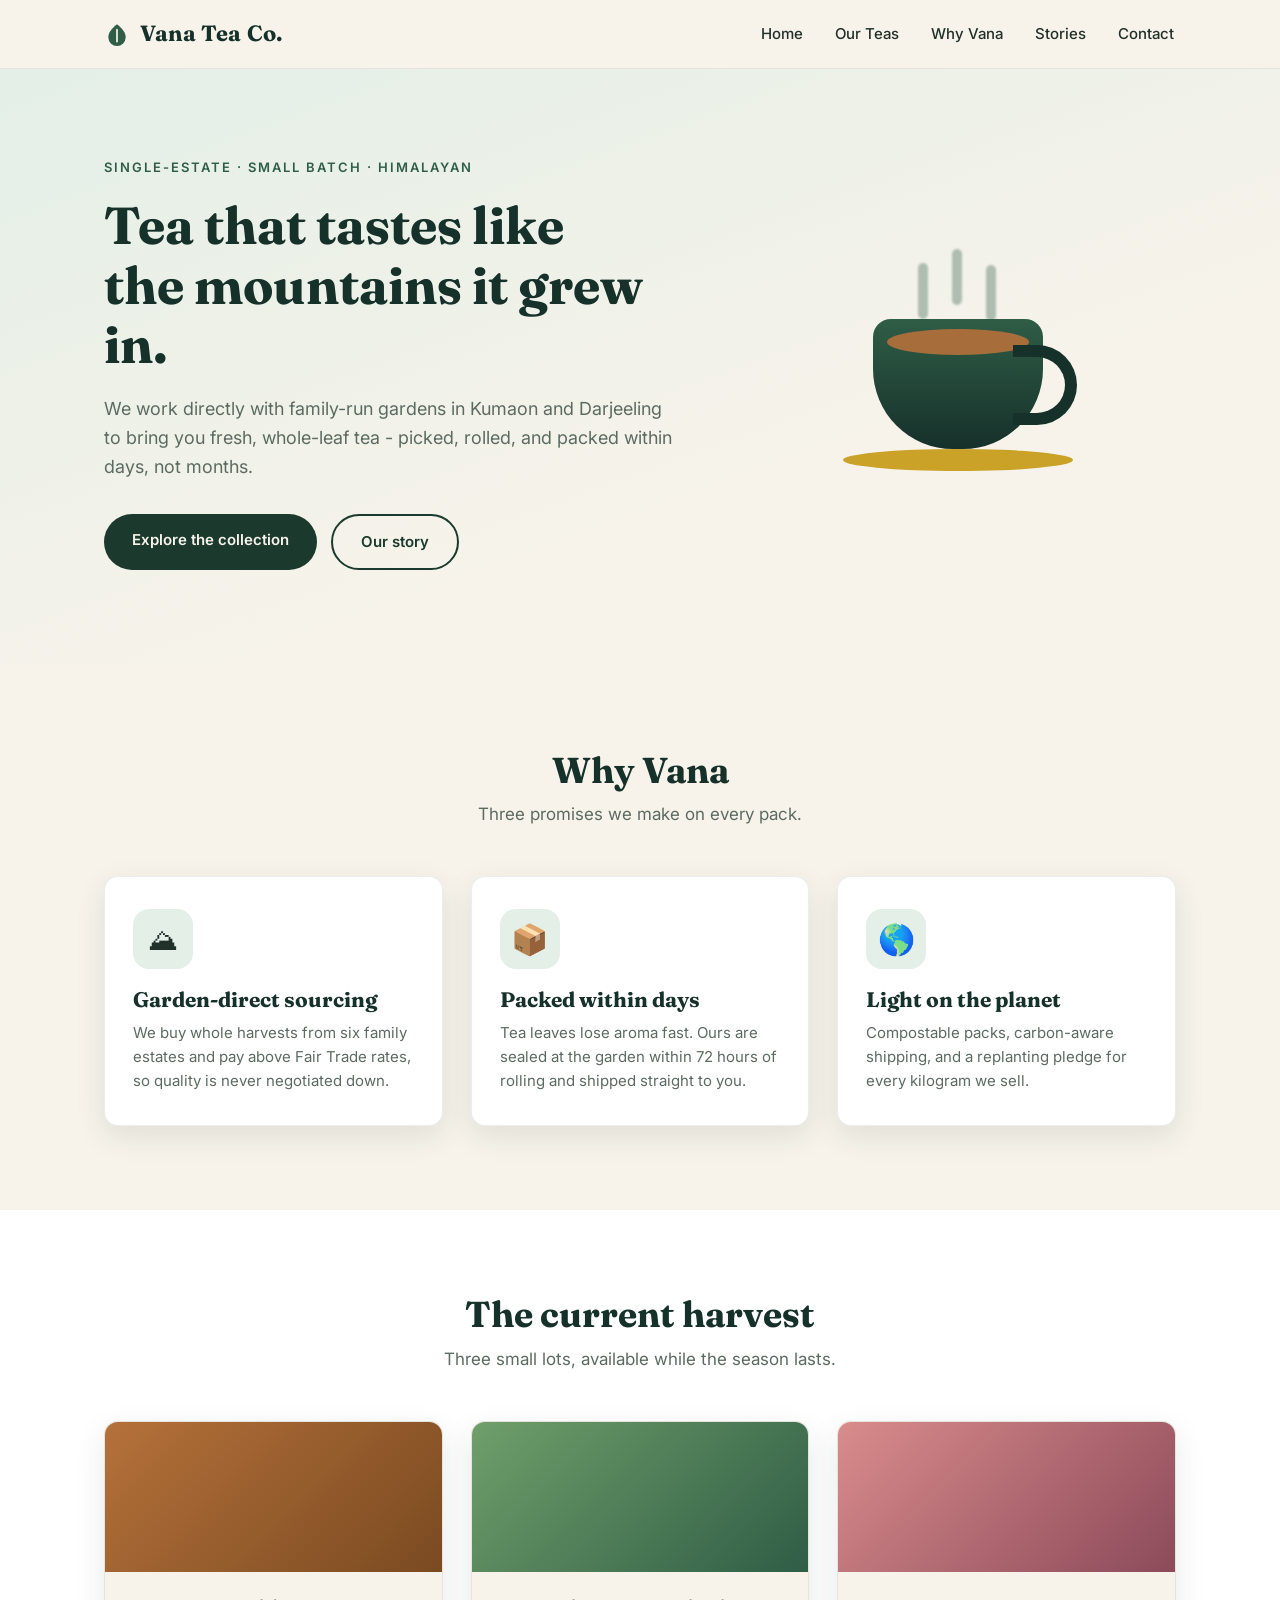
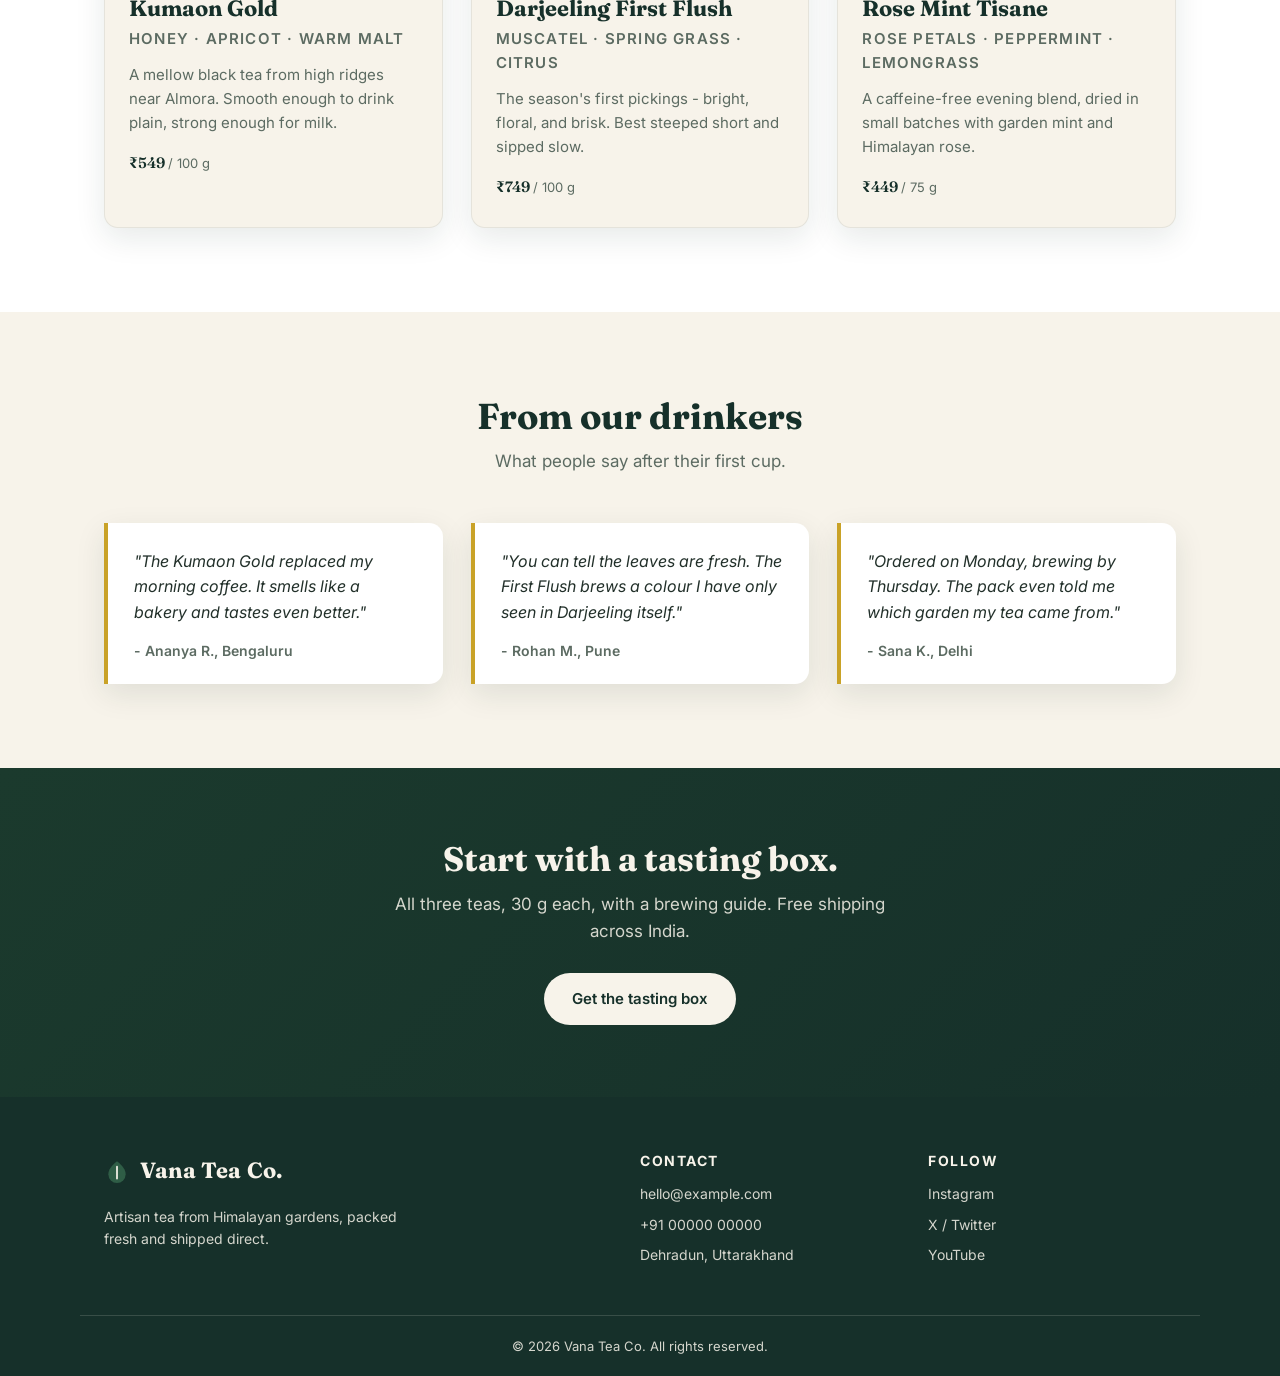
==== WebDevelopment-Level1-Task1-LandingPage/index.html @ bdfe1dcd "Oasis Infobyte Web Development Level 1: landing page, portfolio, temperature converter" ====
<!DOCTYPE html>
<html lang="en">
<head>
  <meta charset="UTF-8">
  <meta name="viewport" content="width=device-width, initial-scale=1.0">
  <title>Vana Tea Co. - Artisan Himalayan Tea</title>
  <meta name="description" content="Vana Tea Co. sources single-estate artisan teas from Himalayan gardens and delivers them fresh to your door.">
  <link rel="preconnect" href="https://fonts.googleapis.com">
  <link rel="preconnect" href="https://fonts.gstatic.com" crossorigin>
  <link href="https://fonts.googleapis.com/css2?family=Fraunces:wght@500;600;700&family=Inter:wght@400;500;600&display=swap" rel="stylesheet">
  <link rel="stylesheet" href="styles.css">
</head>
<body>

  <header class="site-header" id="top">
    <nav class="nav container" aria-label="Main navigation">
      <a class="brand" href="#top">
        <svg class="brand-leaf" viewBox="0 0 24 24" width="26" height="26" aria-hidden="true" fill="none"><path d="M12 3C7 7 4 11 4 15a8 8 0 0 0 16 0c0-4-3-8-8-12z" fill="#2f5d46"/><path d="M12 8v11" stroke="#f7f3ea" stroke-width="1.6" stroke-linecap="round"/></svg>
        <span class="brand-name">Vana Tea Co.</span>
      </a>
      <input type="checkbox" id="nav-toggle" class="nav-toggle" aria-label="Open menu">
      <label for="nav-toggle" class="nav-toggle-label" aria-hidden="true">
        <span></span><span></span><span></span>
      </label>
      <ul class="nav-links">
        <li><a href="#top">Home</a></li>
        <li><a href="#teas">Our Teas</a></li>
        <li><a href="#why">Why Vana</a></li>
        <li><a href="#stories">Stories</a></li>
        <li><a href="#contact">Contact</a></li>
      </ul>
    </nav>
  </header>

  <main>
    <!-- Hero -->
    <section class="hero">
      <div class="container hero-inner">
        <div class="hero-copy">
          <p class="eyebrow">Single-estate &middot; Small batch &middot; Himalayan</p>
          <h1>Tea that tastes like the mountains it grew in.</h1>
          <p class="hero-sub">We work directly with family-run gardens in Kumaon and Darjeeling to bring you fresh, whole-leaf tea - picked, rolled, and packed within days, not months.</p>
          <div class="hero-actions">
            <a class="btn btn-primary" href="#teas">Explore the collection</a>
            <a class="btn btn-ghost" href="#why">Our story</a>
          </div>
        </div>
        <div class="hero-art" aria-hidden="true">
          <div class="cup">
            <div class="cup-steam s1"></div>
            <div class="cup-steam s2"></div>
            <div class="cup-steam s3"></div>
            <div class="cup-body"></div>
            <div class="cup-saucer"></div>
          </div>
        </div>
      </div>
    </section>

    <!-- Why Vana -->
    <section class="section" id="why">
      <div class="container">
        <h2 class="section-title">Why Vana</h2>
        <p class="section-sub">Three promises we make on every pack.</p>
        <div class="feature-grid">
          <article class="feature-card">
            <div class="feature-icon" aria-hidden="true">&#9968;</div>
            <h3>Garden-direct sourcing</h3>
            <p>We buy whole harvests from six family estates and pay above Fair Trade rates, so quality is never negotiated down.</p>
          </article>
          <article class="feature-card">
            <div class="feature-icon" aria-hidden="true">&#128230;</div>
            <h3>Packed within days</h3>
            <p>Tea leaves lose aroma fast. Ours are sealed at the garden within 72 hours of rolling and shipped straight to you.</p>
          </article>
          <article class="feature-card">
            <div class="feature-icon" aria-hidden="true">&#127758;</div>
            <h3>Light on the planet</h3>
            <p>Compostable packs, carbon-aware shipping, and a replanting pledge for every kilogram we sell.</p>
          </article>
        </div>
      </div>
    </section>

    <!-- Teas -->
    <section class="section section-alt" id="teas">
      <div class="container">
        <h2 class="section-title">The current harvest</h2>
        <p class="section-sub">Three small lots, available while the season lasts.</p>
        <div class="product-grid">
          <article class="product-card">
            <div class="product-swatch swatch-amber" aria-hidden="true"></div>
            <div class="product-body">
              <h3>Kumaon Gold</h3>
              <p class="product-notes">Honey &middot; Apricot &middot; Warm malt</p>
              <p>A mellow black tea from high ridges near Almora. Smooth enough to drink plain, strong enough for milk.</p>
              <p class="product-price">&#8377;549 <span>/ 100 g</span></p>
            </div>
          </article>
          <article class="product-card">
            <div class="product-swatch swatch-green" aria-hidden="true"></div>
            <div class="product-body">
              <h3>Darjeeling First Flush</h3>
              <p class="product-notes">Muscatel &middot; Spring grass &middot; Citrus</p>
              <p>The season's first pickings - bright, floral, and brisk. Best steeped short and sipped slow.</p>
              <p class="product-price">&#8377;749 <span>/ 100 g</span></p>
            </div>
          </article>
          <article class="product-card">
            <div class="product-swatch swatch-rose" aria-hidden="true"></div>
            <div class="product-body">
              <h3>Rose Mint Tisane</h3>
              <p class="product-notes">Rose petals &middot; Peppermint &middot; Lemongrass</p>
              <p>A caffeine-free evening blend, dried in small batches with garden mint and Himalayan rose.</p>
              <p class="product-price">&#8377;449 <span>/ 75 g</span></p>
            </div>
          </article>
        </div>
      </div>
    </section>

    <!-- Testimonials -->
    <section class="section" id="stories">
      <div class="container">
        <h2 class="section-title">From our drinkers</h2>
        <p class="section-sub">What people say after their first cup.</p>
        <div class="quote-grid">
          <blockquote class="quote-card">
            <p>"The Kumaon Gold replaced my morning coffee. It smells like a bakery and tastes even better."</p>
            <footer>- Ananya R., Bengaluru</footer>
          </blockquote>
          <blockquote class="quote-card">
            <p>"You can tell the leaves are fresh. The First Flush brews a colour I have only seen in Darjeeling itself."</p>
            <footer>- Rohan M., Pune</footer>
          </blockquote>
          <blockquote class="quote-card">
            <p>"Ordered on Monday, brewing by Thursday. The pack even told me which garden my tea came from."</p>
            <footer>- Sana K., Delhi</footer>
          </blockquote>
        </div>
      </div>
    </section>

    <!-- Call to action -->
    <section class="cta-band">
      <div class="container cta-inner">
        <h2>Start with a tasting box.</h2>
        <p>All three teas, 30 g each, with a brewing guide. Free shipping across India.</p>
        <a class="btn btn-light" href="#contact">Get the tasting box</a>
      </div>
    </section>
  </main>

  <footer class="site-footer" id="contact">
    <div class="container footer-grid">
      <div>
        <a class="brand brand-footer" href="#top">
          <svg class="brand-leaf" viewBox="0 0 24 24" width="26" height="26" aria-hidden="true" fill="none"><path d="M12 3C7 7 4 11 4 15a8 8 0 0 0 16 0c0-4-3-8-8-12z" fill="#2f5d46"/><path d="M12 8v11" stroke="#f7f3ea" stroke-width="1.6" stroke-linecap="round"/></svg>
          <span class="brand-name">Vana Tea Co.</span>
        </a>
        <p class="footer-tag">Artisan tea from Himalayan gardens, packed fresh and shipped direct.</p>
      </div>
      <div>
        <h4>Contact</h4>
        <ul class="footer-list">
          <li><a href="mailto:hello@example.com">hello@example.com</a></li>
          <li><a href="tel:+910000000000">+91 00000 00000</a></li>
          <li>Dehradun, Uttarakhand</li>
        </ul>
      </div>
      <div>
        <h4>Follow</h4>
        <ul class="footer-list">
          <li><a href="#">Instagram</a></li>
          <li><a href="#">X / Twitter</a></li>
          <li><a href="#">YouTube</a></li>
        </ul>
      </div>
    </div>
    <div class="container footer-bottom">
      <p>&copy; 2026 Vana Tea Co. All rights reserved.</p>
    </div>
  </footer>

</body>
</html>
---- WebDevelopment-Level1-Task1-LandingPage/styles.css ----
/* ===== Vana Tea Co. - Landing Page ===== */
:root {
  --green-900: #16302a;
  --green-800: #1b3a2d;
  --green-700: #2f5d46;
  --green-100: #e3efe7;
  --cream: #f7f3ea;
  --gold: #c9a227;
  --ink: #22302a;
  --muted: #5c6b62;
  --white: #ffffff;
  --radius: 14px;
  --shadow: 0 10px 30px rgba(22, 48, 42, 0.10);
  --font-head: "Fraunces", Georgia, serif;
  --font-body: "Inter", "Segoe UI", Arial, sans-serif;
}

* { margin: 0; padding: 0; box-sizing: border-box; }

html { scroll-behavior: smooth; }

body {
  font-family: var(--font-body);
  font-size: 16px;
  line-height: 1.6;
  color: var(--ink);
  background: var(--cream);
}

.container {
  width: 100%;
  max-width: 1120px;
  margin: 0 auto;
  padding: 0 24px;
}

h1, h2, h3, h4 { font-family: var(--font-head); line-height: 1.15; color: var(--green-900); }

/* ===== Header / Nav ===== */
.site-header {
  position: sticky;
  top: 0;
  z-index: 50;
  background: rgba(247, 243, 234, 0.95);
  backdrop-filter: blur(6px);
  border-bottom: 1px solid rgba(22, 48, 42, 0.08);
}

.nav {
  display: flex;
  align-items: center;
  justify-content: space-between;
  min-height: 68px;
  position: relative;
}

.brand {
  display: inline-flex;
  align-items: center;
  gap: 10px;
  text-decoration: none;
}

.brand-leaf { font-size: 26px; }

.brand-name {
  font-family: var(--font-head);
  font-weight: 700;
  font-size: 22px;
  color: var(--green-900);
  letter-spacing: 0.2px;
}

.nav-links {
  display: flex;
  align-items: center;
  gap: 28px;
  list-style: none;
}

.nav-links a {
  text-decoration: none;
  color: var(--ink);
  font-weight: 500;
  font-size: 15px;
  padding: 6px 2px;
  border-bottom: 2px solid transparent;
  transition: color 0.2s ease, border-color 0.2s ease;
}

.nav-links a:hover,
.nav-links a:focus-visible {
  color: var(--green-700);
  border-bottom-color: var(--gold);
}

/* Hamburger (mobile) */
.nav-toggle { display: none; }

.nav-toggle-label {
  display: none;
  flex-direction: column;
  justify-content: center;
  gap: 5px;
  width: 44px;
  height: 44px;
  padding: 10px;
  cursor: pointer;
}

.nav-toggle-label span {
  display: block;
  height: 2px;
  width: 100%;
  background: var(--green-900);
  border-radius: 2px;
  transition: transform 0.25s ease, opacity 0.25s ease;
}

/* ===== Hero ===== */
.hero {
  background: linear-gradient(160deg, var(--green-100) 0%, var(--cream) 65%);
  padding: 88px 0 96px;
  overflow: hidden;
}

.hero-inner {
  display: grid;
  grid-template-columns: 1.15fr 0.85fr;
  align-items: center;
  gap: 48px;
}

.eyebrow {
  text-transform: uppercase;
  letter-spacing: 2px;
  font-size: 13px;
  font-weight: 600;
  color: var(--green-700);
  margin-bottom: 18px;
}

.hero h1 {
  font-size: 52px;
  font-weight: 700;
  margin-bottom: 20px;
  max-width: 15ch;
}

.hero-sub {
  font-size: 18px;
  color: var(--muted);
  max-width: 52ch;
  margin-bottom: 32px;
}

.hero-actions { display: flex; flex-wrap: wrap; gap: 14px; }

.btn {
  display: inline-block;
  padding: 14px 28px;
  border-radius: 999px;
  font-weight: 600;
  font-size: 15px;
  text-decoration: none;
  transition: transform 0.15s ease, box-shadow 0.15s ease, background 0.2s ease;
}

.btn:hover { transform: translateY(-2px); box-shadow: var(--shadow); }

.btn-primary { background: var(--green-800); color: var(--cream); }
.btn-primary:hover { background: var(--green-700); }

.btn-ghost {
  background: transparent;
  color: var(--green-800);
  border: 2px solid var(--green-800);
}

.btn-light { background: var(--cream); color: var(--green-900); }

/* Hero art: pure CSS tea cup */
.hero-art { display: flex; justify-content: center; }

.cup { position: relative; width: 220px; height: 240px; }

.cup-body {
  position: absolute;
  bottom: 34px;
  left: 50%;
  transform: translateX(-50%);
  width: 170px;
  height: 130px;
  background: linear-gradient(180deg, var(--green-700), var(--green-900));
  border-radius: 18px 18px 80px 80px;
}

.cup-body::before {
  content: "";
  position: absolute;
  top: 10px;
  left: 14px;
  right: 14px;
  height: 26px;
  background: #b5713a;
  border-radius: 50%;
  opacity: 0.9;
}

.cup-body::after {
  content: "";
  position: absolute;
  right: -34px;
  top: 26px;
  width: 52px;
  height: 56px;
  border: 12px solid var(--green-900);
  border-left: none;
  border-radius: 0 40px 40px 0;
}

.cup-saucer {
  position: absolute;
  bottom: 12px;
  left: 50%;
  transform: translateX(-50%);
  width: 230px;
  height: 22px;
  background: var(--gold);
  border-radius: 50%;
}

.cup-steam {
  position: absolute;
  width: 10px;
  height: 56px;
  background: rgba(47, 93, 70, 0.35);
  border-radius: 999px;
  filter: blur(1px);
  animation: steam 3s ease-in-out infinite;
}

.cup-steam.s1 { left: 70px;  top: 20px; animation-delay: 0s; }
.cup-steam.s2 { left: 104px; top: 6px;  animation-delay: 0.6s; }
.cup-steam.s3 { left: 138px; top: 22px; animation-delay: 1.2s; }

@keyframes steam {
  0%, 100% { transform: translateY(0) scaleY(1); opacity: 0.35; }
  50%      { transform: translateY(-14px) scaleY(1.15); opacity: 0.15; }
}

/* ===== Sections ===== */
.section { padding: 84px 0; }
.section-alt { background: var(--white); }

.section-title {
  font-size: 36px;
  text-align: center;
  margin-bottom: 10px;
}

.section-sub {
  text-align: center;
  color: var(--muted);
  margin-bottom: 48px;
  font-size: 17px;
}

/* Feature cards */
.feature-grid {
  display: grid;
  grid-template-columns: repeat(3, 1fr);
  gap: 28px;
}

.feature-card {
  background: var(--white);
  border: 1px solid rgba(22, 48, 42, 0.08);
  border-radius: var(--radius);
  padding: 32px 28px;
  box-shadow: var(--shadow);
}

.feature-icon {
  font-size: 30px;
  width: 60px;
  height: 60px;
  display: flex;
  align-items: center;
  justify-content: center;
  background: var(--green-100);
  border-radius: 16px;
  margin-bottom: 18px;
}

.feature-card h3 { font-size: 21px; margin-bottom: 10px; }
.feature-card p { color: var(--muted); font-size: 15px; }

/* Product cards */
.product-grid {
  display: grid;
  grid-template-columns: repeat(3, 1fr);
  gap: 28px;
}

.product-card {
  background: var(--cream);
  border-radius: var(--radius);
  overflow: hidden;
  border: 1px solid rgba(22, 48, 42, 0.08);
  box-shadow: var(--shadow);
  display: flex;
  flex-direction: column;
}

.product-swatch { height: 150px; }
.swatch-amber { background: linear-gradient(135deg, #b5713a, #7a4a21); }
.swatch-green { background: linear-gradient(135deg, #6f9f6a, #2f5d46); }
.swatch-rose  { background: linear-gradient(135deg, #d98c8c, #8c4a5a); }

.product-body { padding: 24px 24px 28px; }
.product-body h3 { font-size: 22px; margin-bottom: 6px; }

.product-notes {
  font-size: 13px;
  text-transform: uppercase;
  letter-spacing: 1.2px;
  color: var(--gold);
  font-weight: 600;
  margin-bottom: 12px;
}

.product-body p { color: var(--muted); font-size: 15px; }

.product-price {
  margin-top: 16px;
  font-family: var(--font-head);
  font-size: 20px;
  color: var(--green-900) !important;
  font-weight: 600;
}

.product-price span { font-size: 13px; color: var(--muted); font-family: var(--font-body); font-weight: 400; }

/* Quotes */
.quote-grid {
  display: grid;
  grid-template-columns: repeat(3, 1fr);
  gap: 28px;
}

.quote-card {
  background: var(--white);
  border-left: 4px solid var(--gold);
  border-radius: 0 var(--radius) var(--radius) 0;
  padding: 26px 26px 22px;
  box-shadow: var(--shadow);
}

.quote-card p { font-size: 16px; font-style: italic; color: var(--ink); margin-bottom: 14px; }
.quote-card footer { font-size: 14px; color: var(--muted); font-weight: 600; }

/* CTA band */
.cta-band {
  background: linear-gradient(135deg, var(--green-800), var(--green-900));
  padding: 72px 0;
  text-align: center;
}

.cta-inner h2 { color: var(--cream); font-size: 34px; margin-bottom: 12px; }
.cta-inner p { color: rgba(247, 243, 234, 0.85); max-width: 46ch; margin: 0 auto 28px; font-size: 17px; }

/* ===== Footer ===== */
.site-footer { background: var(--green-900); color: rgba(247, 243, 234, 0.85); padding: 56px 0 0; }

.footer-grid {
  display: grid;
  grid-template-columns: 2fr 1fr 1fr;
  gap: 40px;
  padding-bottom: 40px;
}

.brand-footer .brand-name { color: var(--cream); }
.footer-tag { margin-top: 14px; font-size: 14px; max-width: 34ch; }

.site-footer h4 {
  color: var(--cream);
  font-family: var(--font-body);
  font-size: 14px;
  text-transform: uppercase;
  letter-spacing: 1.5px;
  margin-bottom: 14px;
}

.footer-list { list-style: none; }
.footer-list li { margin-bottom: 8px; font-size: 14px; }
.footer-list a { color: rgba(247, 243, 234, 0.85); text-decoration: none; }
.footer-list a:hover { color: var(--gold); }

.footer-bottom {
  border-top: 1px solid rgba(247, 243, 234, 0.15);
  padding-top: 20px;
  padding-bottom: 20px;
  font-size: 13px;
  text-align: center;
}

/* ===== Responsive ===== */
@media (max-width: 900px) {
  .hero-inner { grid-template-columns: 1fr; gap: 40px; }
  .hero h1 { font-size: 40px; }
  .hero-art { order: -1; }
  .cup { transform: scale(0.8); margin-bottom: -20px; }
  .feature-grid, .product-grid, .quote-grid { grid-template-columns: 1fr 1fr; }
  .footer-grid { grid-template-columns: 1fr 1fr; }
}

@media (max-width: 640px) {
  .nav-toggle-label { display: flex; }

  .nav-links {
    position: absolute;
    top: 68px;
    left: 0;
    right: 0;
    flex-direction: column;
    align-items: stretch;
    gap: 0;
    background: var(--cream);
    border-bottom: 1px solid rgba(22, 48, 42, 0.12);
    box-shadow: var(--shadow);
    max-height: 0;
    overflow: hidden;
    transition: max-height 0.3s ease;
  }

  .nav-links li { border-top: 1px solid rgba(22, 48, 42, 0.08); }
  .nav-links a { display: block; padding: 14px 24px; }

  .nav-toggle:checked ~ .nav-links { max-height: 400px; }

  .nav-toggle:checked ~ .nav-toggle-label span:nth-child(1) { transform: translateY(7px) rotate(45deg); }
  .nav-toggle:checked ~ .nav-toggle-label span:nth-child(2) { opacity: 0; }
  .nav-toggle:checked ~ .nav-toggle-label span:nth-child(3) { transform: translateY(-7px) rotate(-45deg); }

  .hero { padding: 56px 0 64px; }
  .hero h1 { font-size: 32px; }
  .hero-sub { font-size: 16px; }
  .section { padding: 56px 0; }
  .section-title { font-size: 28px; }
  .feature-grid, .product-grid, .quote-grid, .footer-grid { grid-template-columns: 1fr; }
  .cta-inner h2 { font-size: 26px; }
}
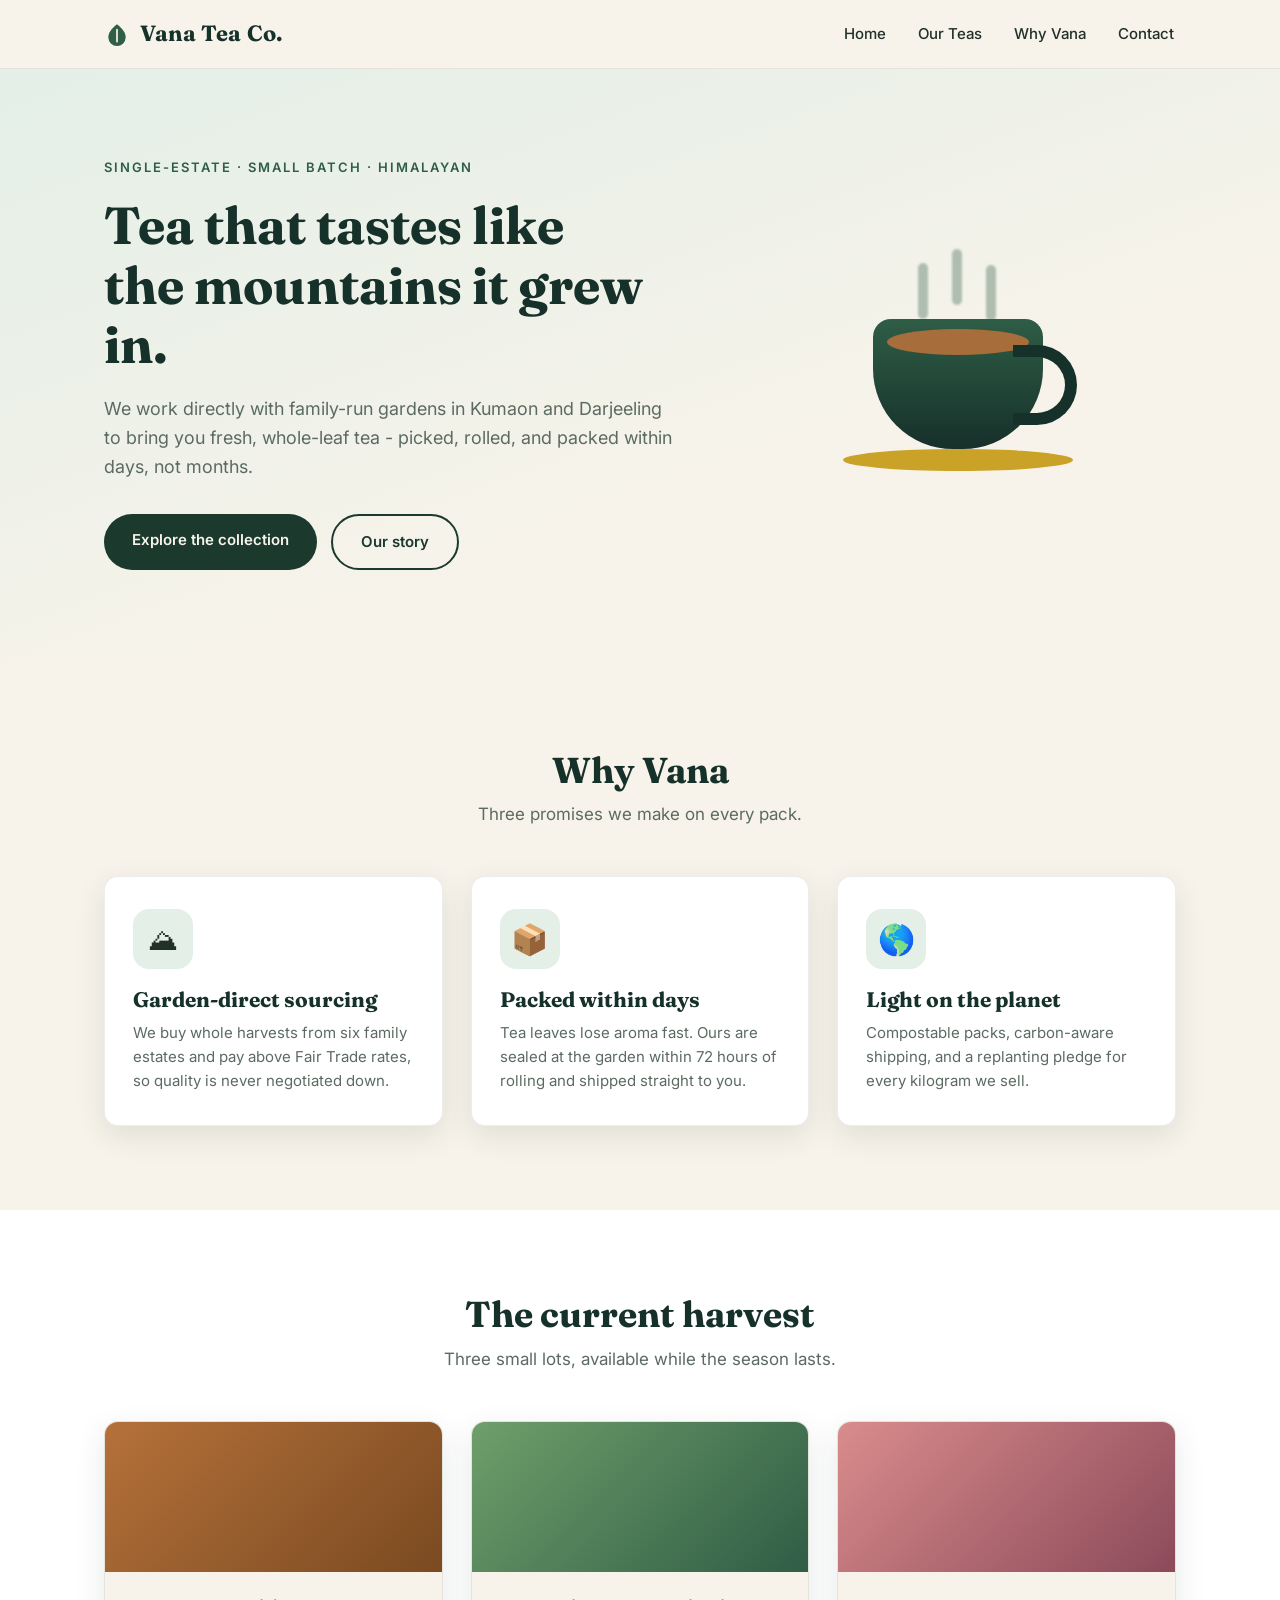
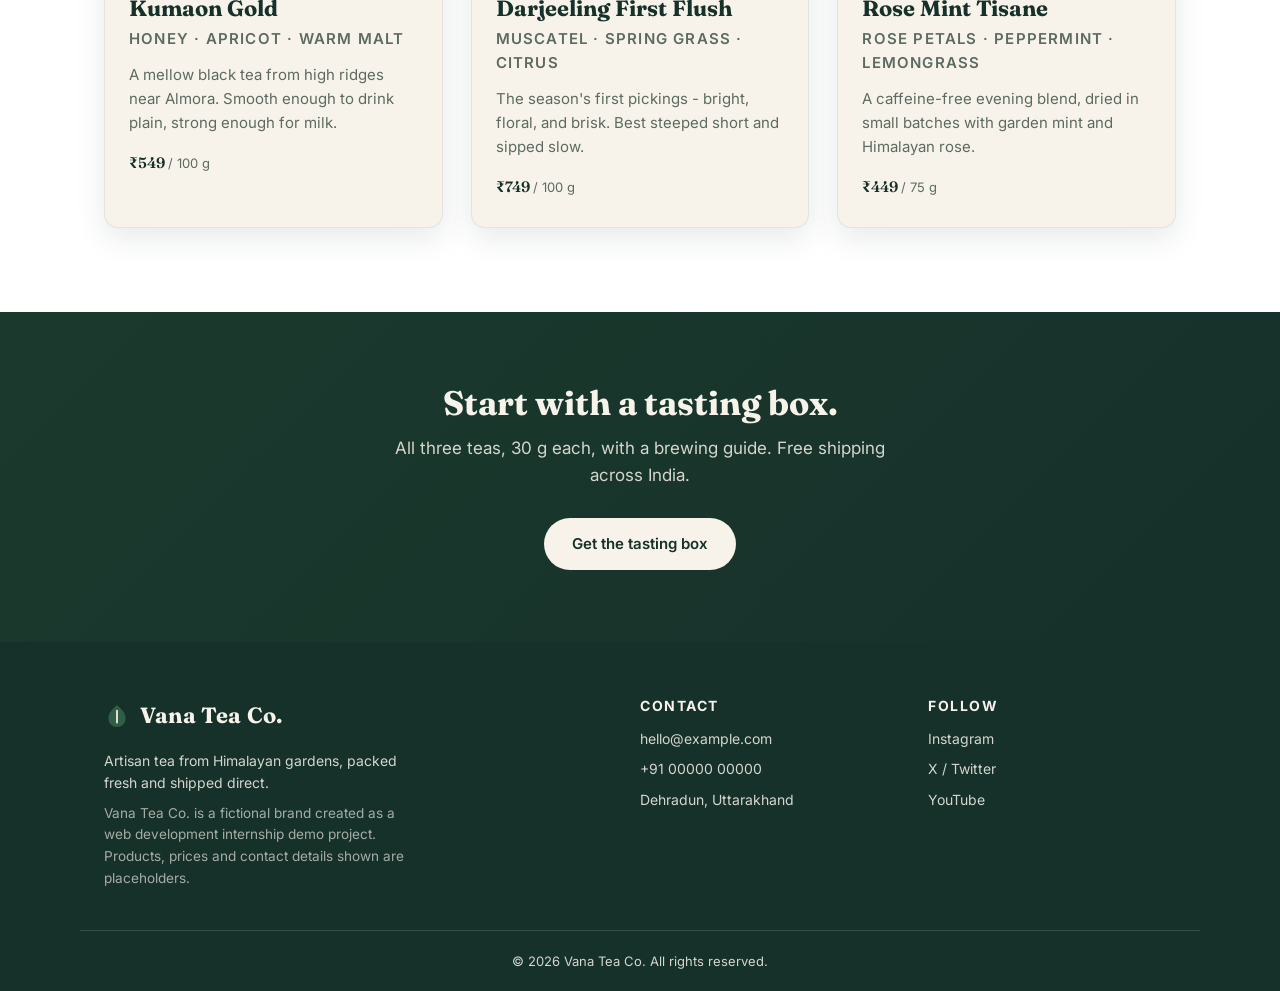
==== commit dfea82d5: "Neutral internship wording; mark tea brand as fictional demo; drop invented testimonials" ====
--- a/WebDevelopment-Level1-Task1-LandingPage/index.html
+++ b/WebDevelopment-Level1-Task1-LandingPage/index.html
@@ -26,7 +26,6 @@
         <li><a href="#top">Home</a></li>
         <li><a href="#teas">Our Teas</a></li>
         <li><a href="#why">Why Vana</a></li>
-        <li><a href="#stories">Stories</a></li>
         <li><a href="#contact">Contact</a></li>
       </ul>
     </nav>
@@ -119,28 +118,6 @@
       </div>
     </section>
 
-    <!-- Testimonials -->
-    <section class="section" id="stories">
-      <div class="container">
-        <h2 class="section-title">From our drinkers</h2>
-        <p class="section-sub">What people say after their first cup.</p>
-        <div class="quote-grid">
-          <blockquote class="quote-card">
-            <p>"The Kumaon Gold replaced my morning coffee. It smells like a bakery and tastes even better."</p>
-            <footer>- Ananya R., Bengaluru</footer>
-          </blockquote>
-          <blockquote class="quote-card">
-            <p>"You can tell the leaves are fresh. The First Flush brews a colour I have only seen in Darjeeling itself."</p>
-            <footer>- Rohan M., Pune</footer>
-          </blockquote>
-          <blockquote class="quote-card">
-            <p>"Ordered on Monday, brewing by Thursday. The pack even told me which garden my tea came from."</p>
-            <footer>- Sana K., Delhi</footer>
-          </blockquote>
-        </div>
-      </div>
-    </section>
-
     <!-- Call to action -->
     <section class="cta-band">
       <div class="container cta-inner">
@@ -159,6 +136,7 @@
           <span class="brand-name">Vana Tea Co.</span>
         </a>
         <p class="footer-tag">Artisan tea from Himalayan gardens, packed fresh and shipped direct.</p>
+        <p class="footer-tag" style="opacity:.75;font-size:.85rem;margin-top:.5rem">Vana Tea Co. is a fictional brand created as a web development internship demo project. Products, prices and contact details shown are placeholders.</p>
       </div>
       <div>
         <h4>Contact</h4>
